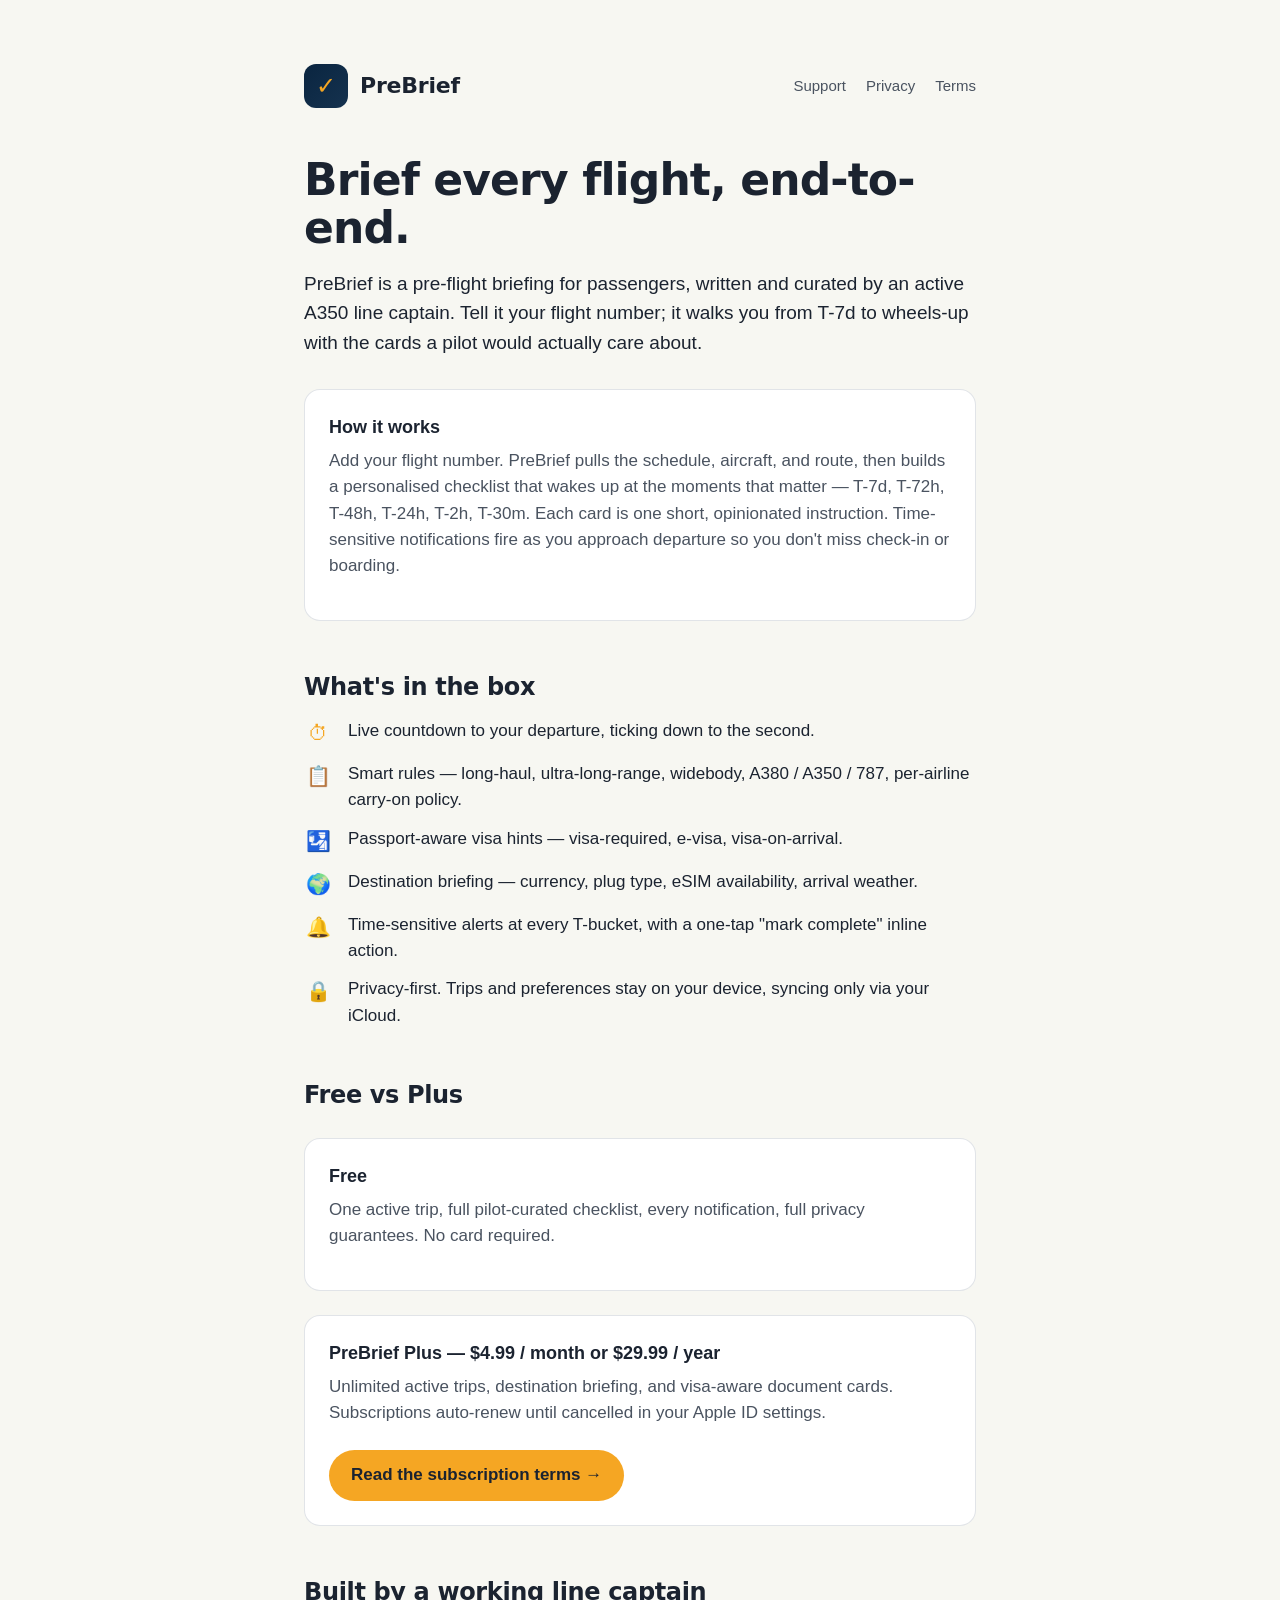
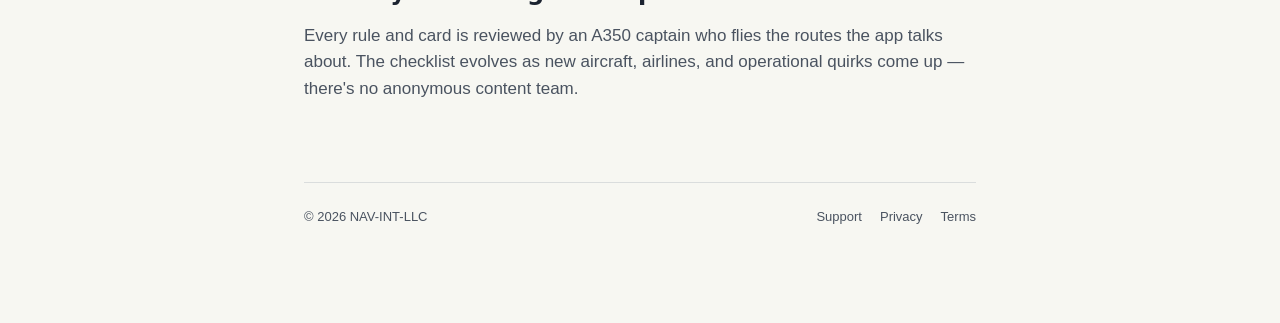
==== docs/index.html @ 0898f9a9 "Add files via upload" ====
<!doctype html>
<html lang="en">
<head>
  <meta charset="utf-8">
  <meta name="viewport" content="width=device-width, initial-scale=1">
  <title>PreBrief — Pilot-grade pre-flight briefing</title>
  <meta name="description" content="PreBrief is a pilot-grade pre-flight briefing for passengers, built by an active line captain. Tell PreBrief your flight number; it walks you from T-7d to wheels-up.">
  <link rel="stylesheet" href="style.css">
</head>
<body>
<main>
  <header class="site">
    <div class="mark" aria-hidden="true">✓</div>
    <div class="name">PreBrief</div>
    <nav>
      <a href="support.html">Support</a>
      <a href="privacy.html">Privacy</a>
      <a href="terms.html">Terms</a>
    </nav>
  </header>

  <h1>Brief every flight, end-to-end.</h1>
  <p class="lead">PreBrief is a pre-flight briefing for passengers, written and curated by an active A350 line captain. Tell it your flight number; it walks you from T-7d to wheels-up with the cards a pilot would actually care about.</p>

  <div class="card">
    <h3>How it works</h3>
    <p>Add your flight number. PreBrief pulls the schedule, aircraft, and route, then builds a personalised checklist that wakes up at the moments that matter — T-7d, T-72h, T-48h, T-24h, T-2h, T-30m. Each card is one short, opinionated instruction. Time-sensitive notifications fire as you approach departure so you don't miss check-in or boarding.</p>
  </div>

  <h2>What's in the box</h2>
  <div class="feature-row"><div class="icon">⏱</div><p>Live countdown to your departure, ticking down to the second.</p></div>
  <div class="feature-row"><div class="icon">📋</div><p>Smart rules — long-haul, ultra-long-range, widebody, A380 / A350 / 787, per-airline carry-on policy.</p></div>
  <div class="feature-row"><div class="icon">🛂</div><p>Passport-aware visa hints — visa-required, e-visa, visa-on-arrival.</p></div>
  <div class="feature-row"><div class="icon">🌍</div><p>Destination briefing — currency, plug type, eSIM availability, arrival weather.</p></div>
  <div class="feature-row"><div class="icon">🔔</div><p>Time-sensitive alerts at every T-bucket, with a one-tap "mark complete" inline action.</p></div>
  <div class="feature-row"><div class="icon">🔒</div><p>Privacy-first. Trips and preferences stay on your device, syncing only via your iCloud.</p></div>

  <h2>Free vs Plus</h2>
  <div class="card">
    <h3>Free</h3>
    <p>One active trip, full pilot-curated checklist, every notification, full privacy guarantees. No card required.</p>
  </div>
  <div class="card">
    <h3>PreBrief Plus — $4.99 / month or $29.99 / year</h3>
    <p>Unlimited active trips, destination briefing, and visa-aware document cards. Subscriptions auto-renew until cancelled in your Apple ID settings.</p>
    <a class="cta" href="terms.html">Read the subscription terms →</a>
  </div>

  <h2>Built by a working line captain</h2>
  <p>Every rule and card is reviewed by an A350 captain who flies the routes the app talks about. The checklist evolves as new aircraft, airlines, and operational quirks come up — there's no anonymous content team.</p>

  <footer class="site">
    <div>© 2026 NAV-INT-LLC</div>
    <nav>
      <a href="support.html">Support</a>
      <a href="privacy.html">Privacy</a>
      <a href="terms.html">Terms</a>
    </nav>
  </footer>
</main>
</body>
</html>
---- docs/style.css ----
:root {
  --brand-navy: #0A2540;
  --brand-navy-soft: #15324F;
  --brand-amber: #F5A623;
  --brand-amber-soft: #F8B13C;
  --ink: #1B2330;
  --ink-soft: #4A5360;
  --paper: #F7F7F2;
  --paper-soft: #FFFFFF;
  --rule: rgba(10, 37, 64, 0.12);
}

@media (prefers-color-scheme: dark) {
  :root {
    --ink: #ECEEF3;
    --ink-soft: #A8B0BD;
    --paper: #0A2540;
    --paper-soft: #15324F;
    --rule: rgba(255, 255, 255, 0.14);
  }
}

* { box-sizing: border-box; }

html { -webkit-text-size-adjust: 100%; }

body {
  margin: 0;
  font-family: -apple-system, BlinkMacSystemFont, "SF Pro Text", "Segoe UI", Roboto, Helvetica, Arial, sans-serif;
  font-size: 17px;
  line-height: 1.55;
  color: var(--ink);
  background: var(--paper);
  -webkit-font-smoothing: antialiased;
}

main {
  max-width: 720px;
  margin: 0 auto;
  padding: 64px 24px 96px;
}

header.site {
  display: flex;
  align-items: center;
  gap: 12px;
  margin-bottom: 48px;
}

header.site .mark {
  width: 44px;
  height: 44px;
  border-radius: 12px;
  background: linear-gradient(135deg, var(--brand-navy), var(--brand-navy-soft));
  display: grid;
  place-items: center;
  color: var(--brand-amber);
  font-size: 24px;
}

header.site .name {
  font-family: -apple-system, "SF Pro Rounded", system-ui, sans-serif;
  font-weight: 700;
  font-size: 22px;
  letter-spacing: -0.01em;
}

header.site nav {
  margin-left: auto;
  display: flex;
  gap: 20px;
  font-size: 15px;
}

header.site nav a {
  color: var(--ink-soft);
  text-decoration: none;
}

header.site nav a:hover {
  color: var(--ink);
}

h1 {
  font-family: -apple-system, "SF Pro Rounded", system-ui, sans-serif;
  font-size: clamp(32px, 5vw, 44px);
  letter-spacing: -0.02em;
  line-height: 1.1;
  margin: 0 0 16px;
}

h2 {
  font-family: -apple-system, "SF Pro Rounded", system-ui, sans-serif;
  font-size: 24px;
  letter-spacing: -0.015em;
  margin: 48px 0 12px;
}

h3 {
  font-size: 18px;
  margin: 24px 0 6px;
}

p {
  margin: 0 0 16px;
  color: var(--ink-soft);
}

p.lead {
  font-size: 19px;
  color: var(--ink);
  margin-bottom: 32px;
}

ul {
  padding-left: 22px;
  margin: 0 0 16px;
  color: var(--ink-soft);
}

li { margin-bottom: 8px; }

a { color: var(--brand-amber); }

.card {
  background: var(--paper-soft);
  border: 1px solid var(--rule);
  border-radius: 16px;
  padding: 24px;
  margin: 24px 0;
}

.card h3 { margin-top: 0; }

.cta {
  display: inline-flex;
  align-items: center;
  gap: 8px;
  background: var(--brand-amber);
  color: #1B2330;
  padding: 12px 22px;
  border-radius: 999px;
  font-weight: 600;
  text-decoration: none;
  margin-top: 8px;
}

.cta:hover { background: var(--brand-amber-soft); }

.feature-row {
  display: grid;
  grid-template-columns: 28px 1fr;
  gap: 14px 16px;
  margin: 12px 0;
}

.feature-row .icon {
  font-size: 20px;
  text-align: center;
  color: var(--brand-amber);
}

.feature-row p { margin: 0; color: var(--ink); }

footer.site {
  margin-top: 80px;
  padding-top: 24px;
  border-top: 1px solid var(--rule);
  font-size: 13px;
  color: var(--ink-soft);
  display: flex;
  flex-wrap: wrap;
  gap: 14px;
  justify-content: space-between;
}

footer.site nav {
  display: flex;
  gap: 18px;
}

footer.site a {
  color: var(--ink-soft);
  text-decoration: none;
}

footer.site a:hover { color: var(--ink); }

dl.faq dt {
  font-weight: 600;
  color: var(--ink);
  margin-top: 24px;
}

dl.faq dd {
  margin: 6px 0 0;
  color: var(--ink-soft);
}
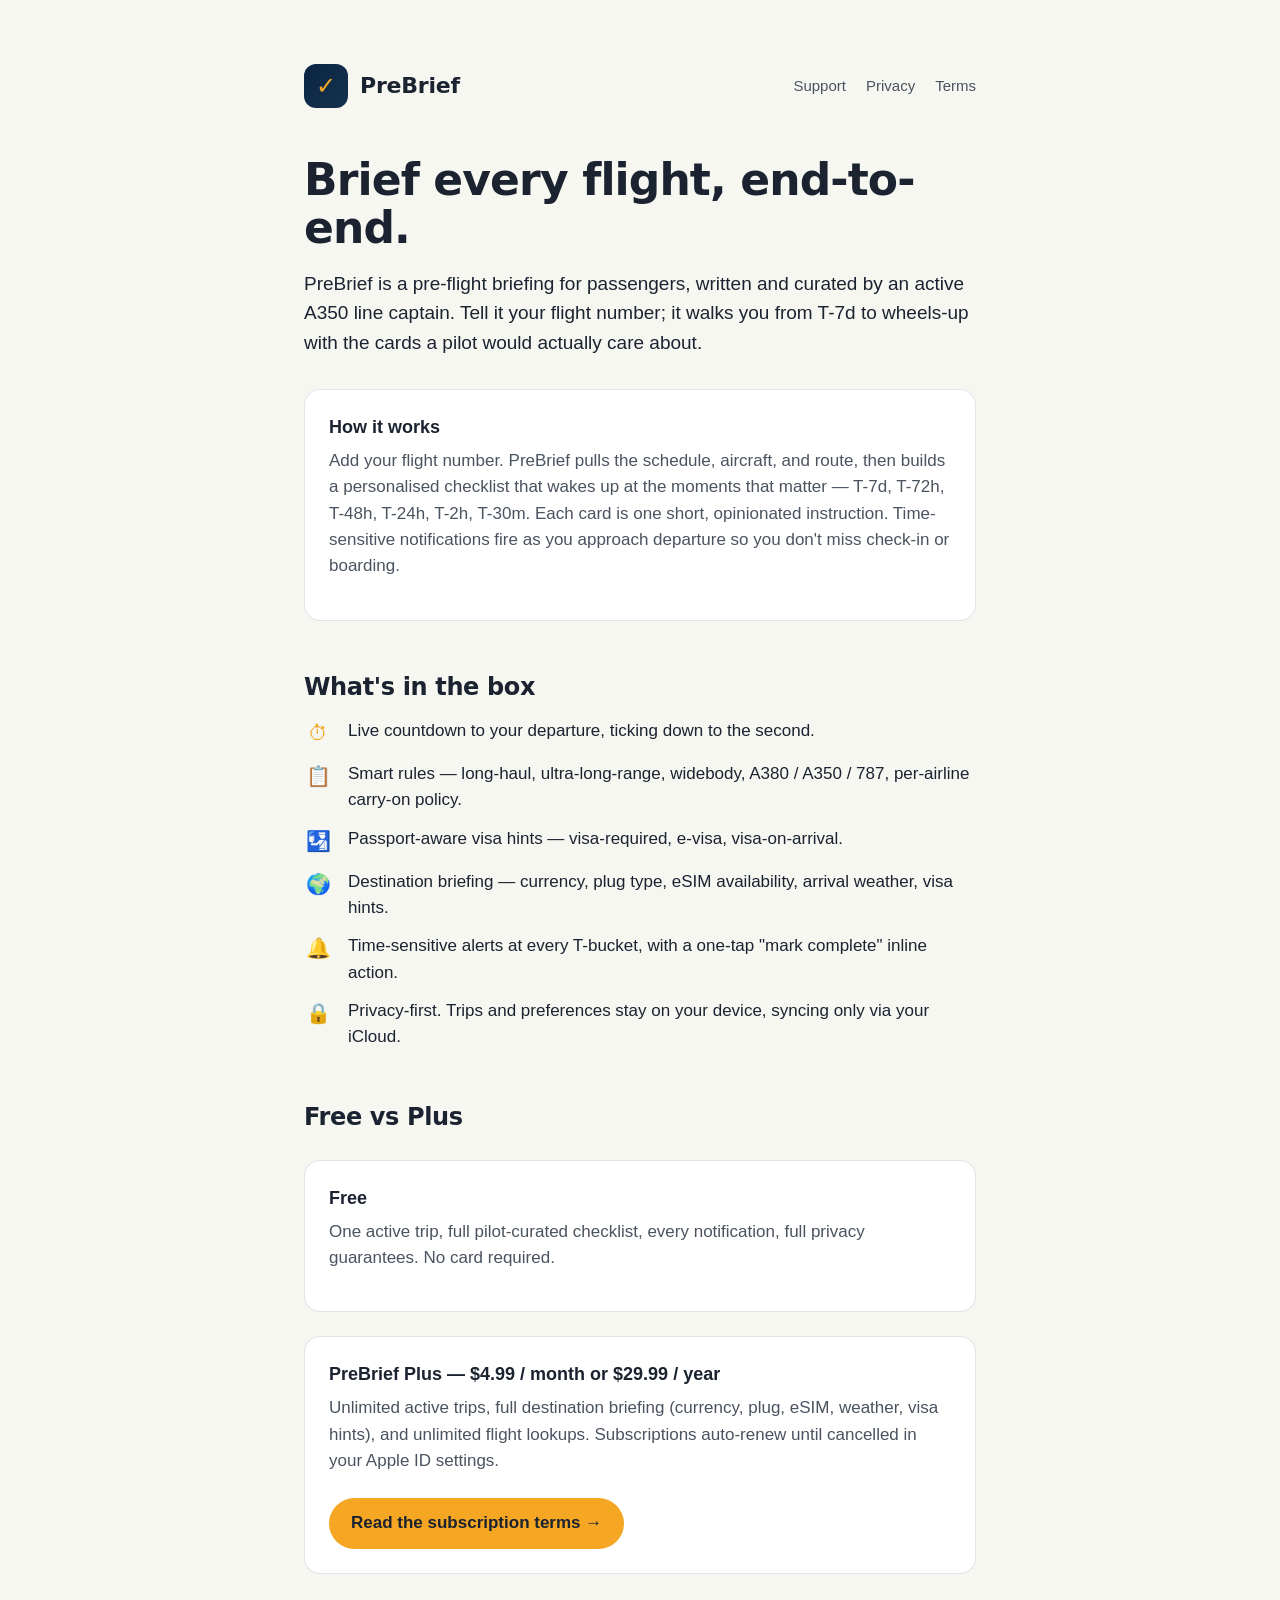
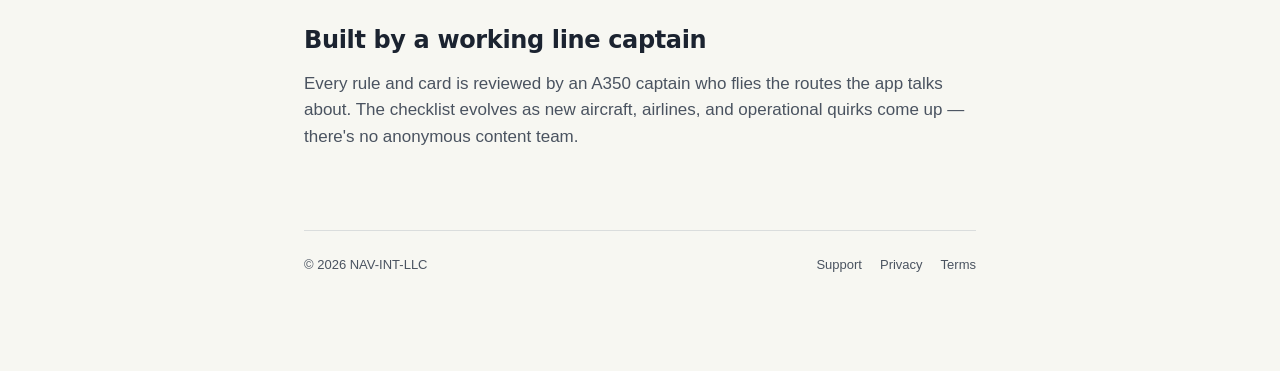
==== commit d34a83b5: "Add files via upload" ====
--- a/docs/index.html
+++ b/docs/index.html
@@ -31,7 +31,7 @@
   <div class="feature-row"><div class="icon">⏱</div><p>Live countdown to your departure, ticking down to the second.</p></div>
   <div class="feature-row"><div class="icon">📋</div><p>Smart rules — long-haul, ultra-long-range, widebody, A380 / A350 / 787, per-airline carry-on policy.</p></div>
   <div class="feature-row"><div class="icon">🛂</div><p>Passport-aware visa hints — visa-required, e-visa, visa-on-arrival.</p></div>
-  <div class="feature-row"><div class="icon">🌍</div><p>Destination briefing — currency, plug type, eSIM availability, arrival weather.</p></div>
+  <div class="feature-row"><div class="icon">🌍</div><p>Destination briefing — currency, plug type, eSIM availability, arrival weather, visa hints.</p></div>
   <div class="feature-row"><div class="icon">🔔</div><p>Time-sensitive alerts at every T-bucket, with a one-tap "mark complete" inline action.</p></div>
   <div class="feature-row"><div class="icon">🔒</div><p>Privacy-first. Trips and preferences stay on your device, syncing only via your iCloud.</p></div>
 
@@ -42,7 +42,7 @@
   </div>
   <div class="card">
     <h3>PreBrief Plus — $4.99 / month or $29.99 / year</h3>
-    <p>Unlimited active trips, destination briefing, and visa-aware document cards. Subscriptions auto-renew until cancelled in your Apple ID settings.</p>
+    <p>Unlimited active trips, full destination briefing (currency, plug, eSIM, weather, visa hints), and unlimited flight lookups. Subscriptions auto-renew until cancelled in your Apple ID settings.</p>
     <a class="cta" href="terms.html">Read the subscription terms →</a>
   </div>
 
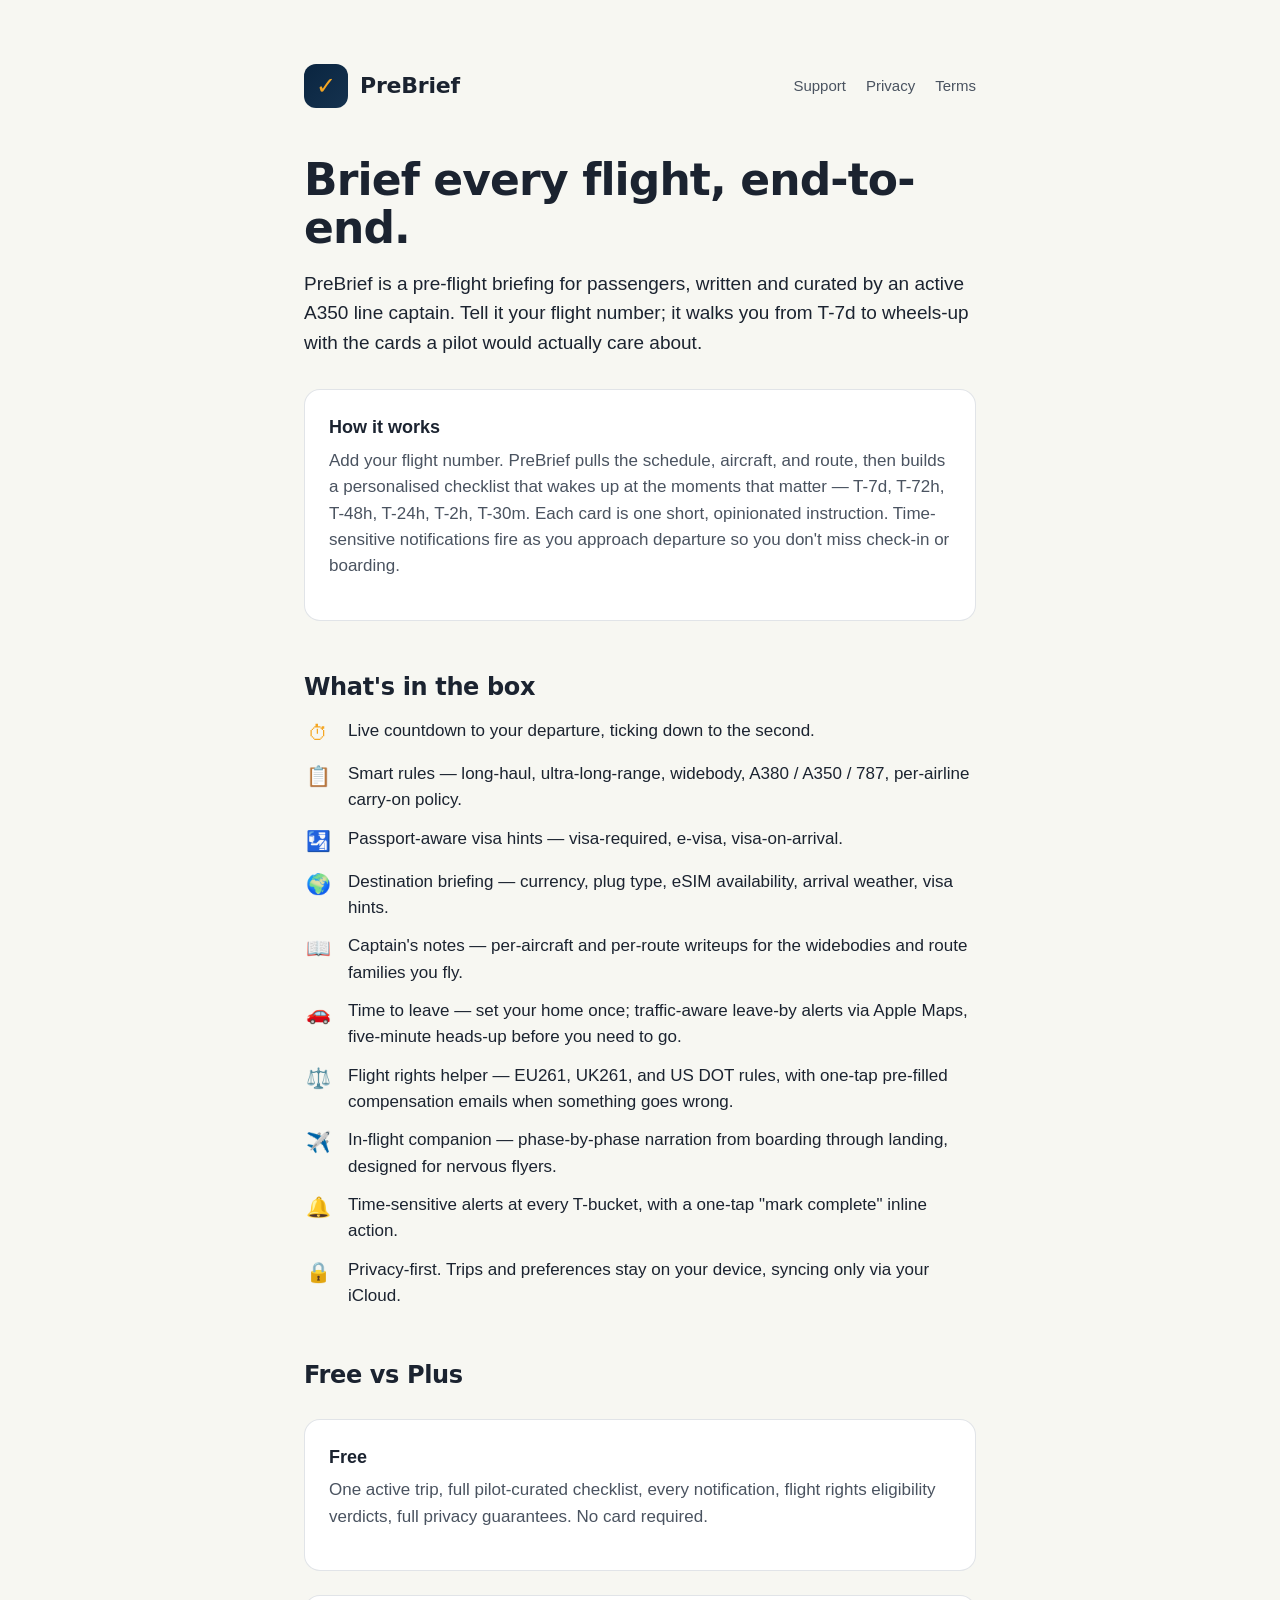
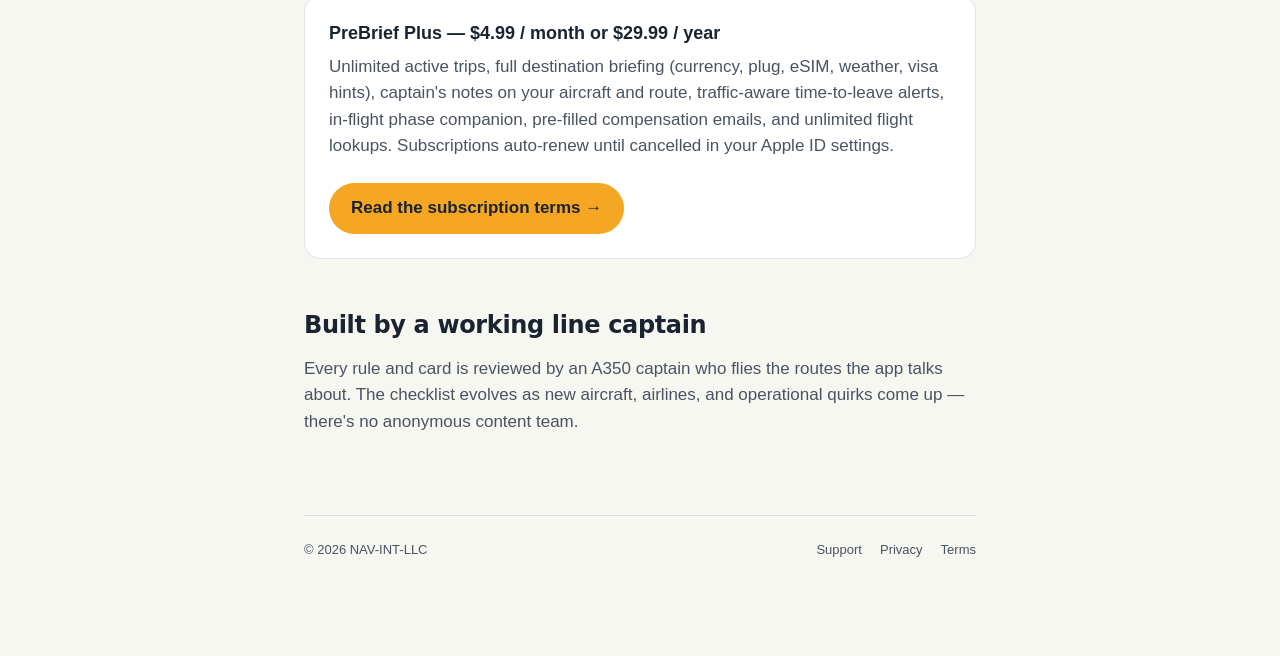
==== commit 541414ec: "Add files via upload" ====
--- a/docs/index.html
+++ b/docs/index.html
@@ -32,17 +32,21 @@
   <div class="feature-row"><div class="icon">📋</div><p>Smart rules — long-haul, ultra-long-range, widebody, A380 / A350 / 787, per-airline carry-on policy.</p></div>
   <div class="feature-row"><div class="icon">🛂</div><p>Passport-aware visa hints — visa-required, e-visa, visa-on-arrival.</p></div>
   <div class="feature-row"><div class="icon">🌍</div><p>Destination briefing — currency, plug type, eSIM availability, arrival weather, visa hints.</p></div>
+  <div class="feature-row"><div class="icon">📖</div><p>Captain's notes — per-aircraft and per-route writeups for the widebodies and route families you fly.</p></div>
+  <div class="feature-row"><div class="icon">🚗</div><p>Time to leave — set your home once; traffic-aware leave-by alerts via Apple Maps, five-minute heads-up before you need to go.</p></div>
+  <div class="feature-row"><div class="icon">⚖️</div><p>Flight rights helper — EU261, UK261, and US DOT rules, with one-tap pre-filled compensation emails when something goes wrong.</p></div>
+  <div class="feature-row"><div class="icon">✈️</div><p>In-flight companion — phase-by-phase narration from boarding through landing, designed for nervous flyers.</p></div>
   <div class="feature-row"><div class="icon">🔔</div><p>Time-sensitive alerts at every T-bucket, with a one-tap "mark complete" inline action.</p></div>
   <div class="feature-row"><div class="icon">🔒</div><p>Privacy-first. Trips and preferences stay on your device, syncing only via your iCloud.</p></div>
 
   <h2>Free vs Plus</h2>
   <div class="card">
     <h3>Free</h3>
-    <p>One active trip, full pilot-curated checklist, every notification, full privacy guarantees. No card required.</p>
+    <p>One active trip, full pilot-curated checklist, every notification, flight rights eligibility verdicts, full privacy guarantees. No card required.</p>
   </div>
   <div class="card">
     <h3>PreBrief Plus — $4.99 / month or $29.99 / year</h3>
-    <p>Unlimited active trips, full destination briefing (currency, plug, eSIM, weather, visa hints), and unlimited flight lookups. Subscriptions auto-renew until cancelled in your Apple ID settings.</p>
+    <p>Unlimited active trips, full destination briefing (currency, plug, eSIM, weather, visa hints), captain's notes on your aircraft and route, traffic-aware time-to-leave alerts, in-flight phase companion, pre-filled compensation emails, and unlimited flight lookups. Subscriptions auto-renew until cancelled in your Apple ID settings.</p>
     <a class="cta" href="terms.html">Read the subscription terms →</a>
   </div>
 
